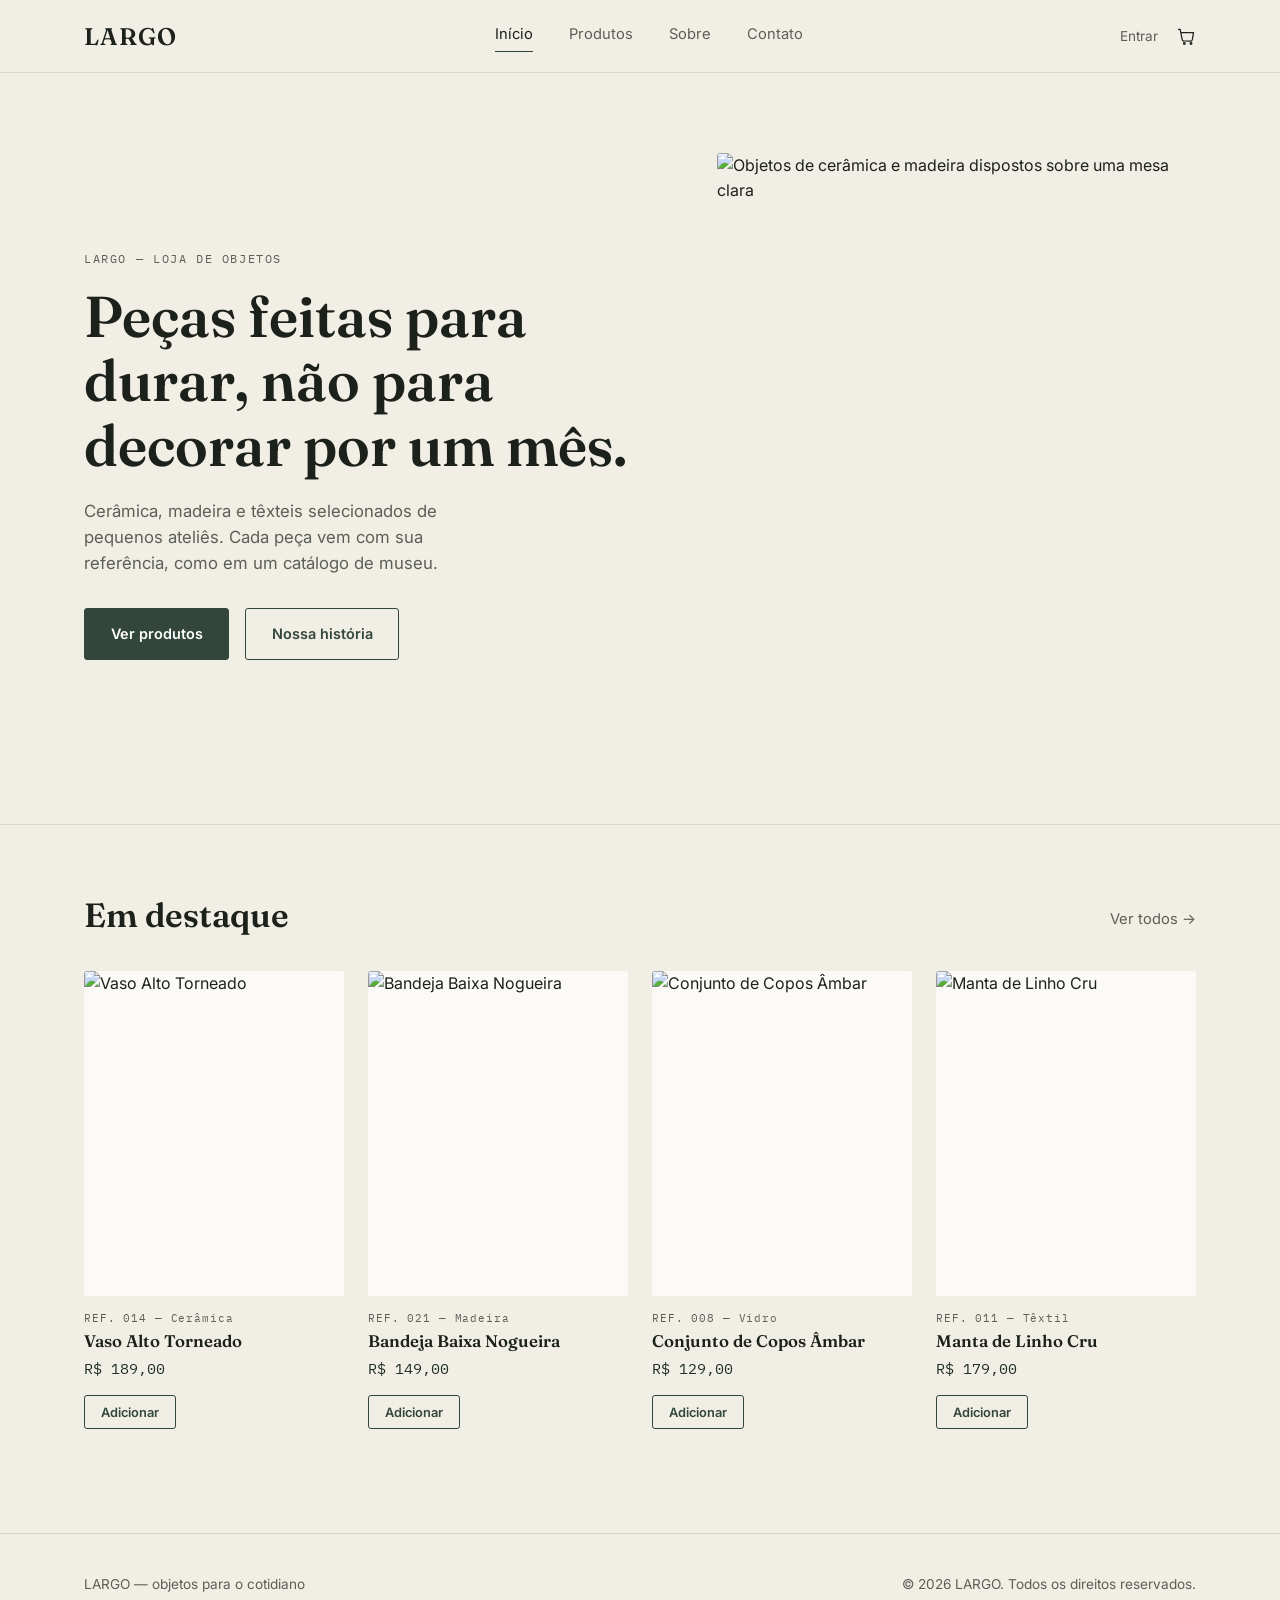
==== index.html @ f1a2fce6 "Primeira versão da loja LARGO" ====
<!DOCTYPE html>
<html lang="pt-BR">
<head>
  <meta charset="UTF-8" />
  <meta name="viewport" content="width=device-width, initial-scale=1.0" />
  <title>LARGO — Objetos para o cotidiano</title>
  <link rel="preconnect" href="https://fonts.googleapis.com" />
  <link href="https://fonts.googleapis.com/css2?family=Fraunces:opsz,wght@9..144,500;9..144,600&family=Inter:wght@400;500;600&family=IBM+Plex+Mono:wght@400;500&display=swap" rel="stylesheet" />
  <link rel="stylesheet" href="assets/style.css" />
</head>
<body>

  <div id="site-header"></div>

  <section class="hero">
    <div class="wrap hero-grid">
      <div>
        <span class="eyebrow">Largo — loja de objetos</span>
        <h1>Peças feitas para durar, não para decorar por um mês.</h1>
        <p class="lede">Cerâmica, madeira e têxteis selecionados de pequenos ateliês. Cada peça vem com sua referência, como em um catálogo de museu.</p>
        <div style="margin-top: 2rem; display:flex; gap: 1rem;">
          <a href="produtos.html" class="btn btn-primary">Ver produtos</a>
          <a href="sobre.html" class="btn btn-outline">Nossa história</a>
        </div>
      </div>
      <div class="hero-img">
        <img src="https://picsum.photos/seed/largohero/800/1000" alt="Objetos de cerâmica e madeira dispostos sobre uma mesa clara" />
      </div>
    </div>
  </section>

  <section class="section">
    <div class="wrap">
      <div class="section-head">
        <h2>Em destaque</h2>
        <a href="produtos.html" class="nav-link">Ver todos →</a>
      </div>
      <div class="grid" id="featuredGrid"></div>
    </div>
  </section>

  <footer>
    <div class="wrap footer-inner">
      <span>LARGO — objetos para o cotidiano</span>
      <span>© 2026 LARGO. Todos os direitos reservados.</span>
    </div>
  </footer>

  <script src="assets/products.js"></script>
  <script src="assets/cart.js"></script>
  <script src="assets/menu.js"></script>
  <script type="module" src="assets/firebase.js"></script>
  <script>
    const featuredGrid = document.getElementById("featuredGrid");
    PRODUCTS.filter((p) => p.featured).forEach((p) => {
      featuredGrid.insertAdjacentHTML(
        "beforeend",
        `<div class="card">
          <a href="produtos.html" class="card-img">
            <img src="${p.img}" alt="${p.name}" />
          </a>
          <span class="ref">${p.ref} — ${p.category}</span>
          <h3>${p.name}</h3>
          <span class="price">${formatBRL(p.price)}</span>
          <button class="btn btn-outline btn-sm" onclick="addToCart('${p.id}'); this.textContent='Adicionado ✓'; setTimeout(()=>this.textContent='Adicionar', 1200)">Adicionar</button>
        </div>`
      );
    });
  </script>
</body>
</html>
---- assets/style.css ----
/* ============================================
   LARGO — Design tokens
   Paleta fria/terrosa: papel, musgo, dourado queimado, tijolo suave.
   Tipografia: Fraunces (display) + Inter (corpo) + IBM Plex Mono (tags/preços)
   ============================================ */
:root {
  --bg: #f1eee6;
  --surface: #fbfaf6;
  --ink: #1d211c;
  --ink-soft: #5c5f56;
  --moss: #33463c;
  --moss-dark: #202f28;
  --gold: #c69a3d;
  --brick: #b25b4c;
  --line: #dcd6c7;

  --font-display: "Fraunces", serif;
  --font-body: "Inter", sans-serif;
  --font-mono: "IBM Plex Mono", monospace;

  --container: 1160px;
  --radius: 3px;
}

* {
  box-sizing: border-box;
}

html {
  scroll-behavior: smooth;
}

body {
  margin: 0;
  background: var(--bg);
  color: var(--ink);
  font-family: var(--font-body);
  font-size: 16px;
  line-height: 1.55;
  -webkit-font-smoothing: antialiased;
}

img {
  max-width: 100%;
  display: block;
}

a {
  color: inherit;
  text-decoration: none;
}

.wrap {
  max-width: var(--container);
  margin: 0 auto;
  padding: 0 1.5rem;
}

@media (prefers-reduced-motion: reduce) {
  * {
    animation-duration: 0.01ms !important;
    transition-duration: 0.01ms !important;
  }
}

/* ---------- Header / nav ---------- */
#site-header {
  position: sticky;
  top: 0;
  z-index: 50;
  background: rgba(241, 238, 230, 0.92);
  backdrop-filter: blur(6px);
  border-bottom: 1px solid var(--line);
}

.header-inner {
  max-width: var(--container);
  margin: 0 auto;
  padding: 1.1rem 1.5rem;
  display: flex;
  align-items: center;
  justify-content: space-between;
}

.logo {
  font-family: var(--font-display);
  font-weight: 600;
  font-size: 1.5rem;
  letter-spacing: 0.04em;
}

.nav-desktop {
  display: flex;
  gap: 2.25rem;
}

.nav-link {
  font-size: 0.92rem;
  color: var(--ink-soft);
  position: relative;
  padding-bottom: 4px;
}

.nav-link.is-active,
.nav-link:hover {
  color: var(--ink);
}

.nav-link.is-active::after {
  content: "";
  position: absolute;
  left: 0;
  right: 0;
  bottom: -2px;
  height: 1px;
  background: var(--moss);
}

.header-actions {
  display: flex;
  align-items: center;
  gap: 1.1rem;
}

.account-link {
  font-size: 0.85rem;
  color: var(--ink-soft);
}

.account-link:hover {
  color: var(--ink);
}

.cart-link {
  position: relative;
  display: inline-flex;
}

.cart-badge {
  position: absolute;
  top: -8px;
  right: -10px;
  background: var(--brick);
  color: #fff;
  font-family: var(--font-mono);
  font-size: 0.65rem;
  min-width: 16px;
  height: 16px;
  border-radius: 50%;
  align-items: center;
  justify-content: center;
  display: none;
}

.hamburger {
  display: none;
  flex-direction: column;
  justify-content: center;
  gap: 5px;
  width: 28px;
  height: 22px;
  background: none;
  border: none;
  cursor: pointer;
  padding: 0;
}

.hamburger span {
  display: block;
  height: 1px;
  background: var(--ink);
  transition: transform 0.25s ease, opacity 0.25s ease;
}

.hamburger.is-open span:nth-child(1) {
  transform: translateY(6px) rotate(45deg);
}
.hamburger.is-open span:nth-child(2) {
  opacity: 0;
}
.hamburger.is-open span:nth-child(3) {
  transform: translateY(-6px) rotate(-45deg);
}

.nav-mobile {
  display: none;
  flex-direction: column;
  border-top: 1px solid var(--line);
  padding: 0.5rem 1.5rem 1rem;
}

.nav-mobile.is-open {
  display: flex;
}

.nav-mobile a {
  padding: 0.75rem 0;
  border-bottom: 1px solid var(--line);
  font-size: 1rem;
}

.nav-mobile a:last-child {
  border-bottom: none;
}

@media (max-width: 780px) {
  .nav-desktop {
    display: none;
  }
  .hamburger {
    display: flex;
  }
}

/* ---------- Typography helpers ---------- */
.eyebrow {
  font-family: var(--font-mono);
  font-size: 0.72rem;
  letter-spacing: 0.14em;
  text-transform: uppercase;
  color: var(--ink-soft);
}

h1,
h2,
h3 {
  font-family: var(--font-display);
  font-weight: 600;
  line-height: 1.12;
  margin: 0;
}

p {
  margin: 0;
}

/* ---------- Hero ---------- */
.hero {
  padding: 5rem 0 4.5rem;
  border-bottom: 1px solid var(--line);
}

.hero-grid {
  display: grid;
  grid-template-columns: 1.1fr 0.9fr;
  gap: 3rem;
  align-items: center;
}

.hero h1 {
  font-size: clamp(2.4rem, 5vw, 3.6rem);
  margin-top: 0.9rem;
}

.hero p.lede {
  font-size: 1.05rem;
  color: var(--ink-soft);
  max-width: 34ch;
  margin-top: 1.25rem;
}

.hero-img {
  aspect-ratio: 4/5;
  overflow: hidden;
  border-radius: var(--radius);
}

.hero-img img {
  width: 100%;
  height: 100%;
  object-fit: cover;
}

@media (max-width: 780px) {
  .hero-grid {
    grid-template-columns: 1fr;
  }
  .hero-img {
    order: -1;
  }
}

/* ---------- Buttons ---------- */
.btn {
  display: inline-flex;
  align-items: center;
  gap: 0.5rem;
  font-family: var(--font-body);
  font-size: 0.9rem;
  font-weight: 600;
  padding: 0.85rem 1.6rem;
  border-radius: var(--radius);
  border: 1px solid var(--moss);
  cursor: pointer;
  transition: background 0.2s ease, color 0.2s ease, transform 0.15s ease;
}

.btn-primary {
  background: var(--moss);
  color: #fff;
}

.btn-primary:hover {
  background: var(--moss-dark);
}

.btn-outline {
  background: transparent;
  color: var(--moss);
}

.btn-outline:hover {
  background: var(--moss);
  color: #fff;
}

.btn:active {
  transform: scale(0.98);
}

.btn-sm {
  padding: 0.55rem 1rem;
  font-size: 0.8rem;
}

/* ---------- Section headers ---------- */
.section {
  padding: 4.5rem 0;
}

.section-head {
  display: flex;
  justify-content: space-between;
  align-items: flex-end;
  margin-bottom: 2.25rem;
  gap: 1rem;
  flex-wrap: wrap;
}

.section-head h2 {
  font-size: clamp(1.6rem, 3vw, 2.1rem);
}

/* ---------- Product grid ---------- */
.grid {
  display: grid;
  grid-template-columns: repeat(4, 1fr);
  gap: 1.75rem 1.5rem;
}

@media (max-width: 980px) {
  .grid {
    grid-template-columns: repeat(2, 1fr);
  }
}

@media (max-width: 520px) {
  .grid {
    grid-template-columns: 1fr;
  }
}

.card {
  display: flex;
  flex-direction: column;
}

.card-img {
  aspect-ratio: 4/5;
  overflow: hidden;
  background: var(--surface);
  border-radius: var(--radius);
  margin-bottom: 0.9rem;
}

.card-img img {
  width: 100%;
  height: 100%;
  object-fit: cover;
  transition: transform 0.5s ease;
}

.card:hover .card-img img {
  transform: scale(1.04);
}

.card .ref {
  font-family: var(--font-mono);
  font-size: 0.68rem;
  letter-spacing: 0.08em;
  color: var(--ink-soft);
}

.card h3 {
  font-size: 1.05rem;
  margin-top: 0.3rem;
}

.card .price {
  font-family: var(--font-mono);
  font-size: 0.95rem;
  margin-top: 0.4rem;
  color: var(--moss-dark);
}

.card .btn {
  margin-top: 0.9rem;
  align-self: flex-start;
}

/* ---------- Filters (produtos.html) ---------- */
.filters {
  display: flex;
  gap: 0.6rem;
  flex-wrap: wrap;
}

.filter-btn {
  font-family: var(--font-mono);
  font-size: 0.72rem;
  letter-spacing: 0.06em;
  text-transform: uppercase;
  padding: 0.5rem 0.9rem;
  border: 1px solid var(--line);
  border-radius: 20px;
  background: transparent;
  cursor: pointer;
  color: var(--ink-soft);
}

.filter-btn.is-active {
  background: var(--moss);
  border-color: var(--moss);
  color: #fff;
}

/* ---------- About / Contact ---------- */
.prose {
  max-width: 62ch;
}

.prose p + p {
  margin-top: 1.1rem;
}

.prose h2 {
  font-size: 1.7rem;
  margin-bottom: 1rem;
}

.split {
  display: grid;
  grid-template-columns: 1fr 1fr;
  gap: 3rem;
}

@media (max-width: 780px) {
  .split {
    grid-template-columns: 1fr;
  }
}

.field {
  display: flex;
  flex-direction: column;
  gap: 0.4rem;
  margin-bottom: 1.2rem;
}

.field label {
  font-family: var(--font-mono);
  font-size: 0.72rem;
  text-transform: uppercase;
  letter-spacing: 0.08em;
  color: var(--ink-soft);
}

.field input,
.field textarea {
  font-family: var(--font-body);
  font-size: 0.95rem;
  padding: 0.75rem 0.9rem;
  border: 1px solid var(--line);
  border-radius: var(--radius);
  background: var(--surface);
  color: var(--ink);
}

.field textarea {
  resize: vertical;
  min-height: 120px;
}

/* ---------- Checkout ---------- */
.checkout-grid {
  display: grid;
  grid-template-columns: 1.1fr 0.9fr;
  gap: 3rem;
  align-items: start;
}

@media (max-width: 900px) {
  .checkout-grid {
    grid-template-columns: 1fr;
  }
}

.cart-row {
  display: flex;
  gap: 1rem;
  align-items: center;
  padding: 1rem 0;
  border-bottom: 1px solid var(--line);
}

.cart-row img {
  width: 64px;
  height: 80px;
  object-fit: cover;
  border-radius: var(--radius);
}

.cart-row .info {
  flex: 1;
}

.cart-row .name {
  font-size: 0.95rem;
}

.cart-row .ref {
  display: block;
  margin-top: 2px;
}

.qty-control {
  display: flex;
  align-items: center;
  gap: 0.6rem;
  font-family: var(--font-mono);
}

.qty-control button {
  width: 24px;
  height: 24px;
  border: 1px solid var(--line);
  background: var(--surface);
  cursor: pointer;
  border-radius: var(--radius);
}

.cart-row .remove {
  font-family: var(--font-mono);
  font-size: 0.7rem;
  color: var(--brick);
  background: none;
  border: none;
  cursor: pointer;
  text-decoration: underline;
  margin-left: 0.75rem;
}

.summary {
  background: var(--surface);
  border: 1px solid var(--line);
  border-radius: var(--radius);
  padding: 1.75rem;
}

.summary-row {
  display: flex;
  justify-content: space-between;
  font-size: 0.92rem;
  margin-bottom: 0.6rem;
  color: var(--ink-soft);
}

.summary-row.total {
  color: var(--ink);
  font-size: 1.15rem;
  font-family: var(--font-mono);
  border-top: 1px solid var(--line);
  padding-top: 0.9rem;
  margin-top: 0.9rem;
}

.empty-state {
  padding: 3rem 0;
  text-align: center;
  color: var(--ink-soft);
}

/* ---------- Footer ---------- */
footer {
  border-top: 1px solid var(--line);
  padding: 2.5rem 0;
  margin-top: 2rem;
}

.footer-inner {
  display: flex;
  justify-content: space-between;
  flex-wrap: wrap;
  gap: 1rem;
  font-size: 0.85rem;
  color: var(--ink-soft);
}
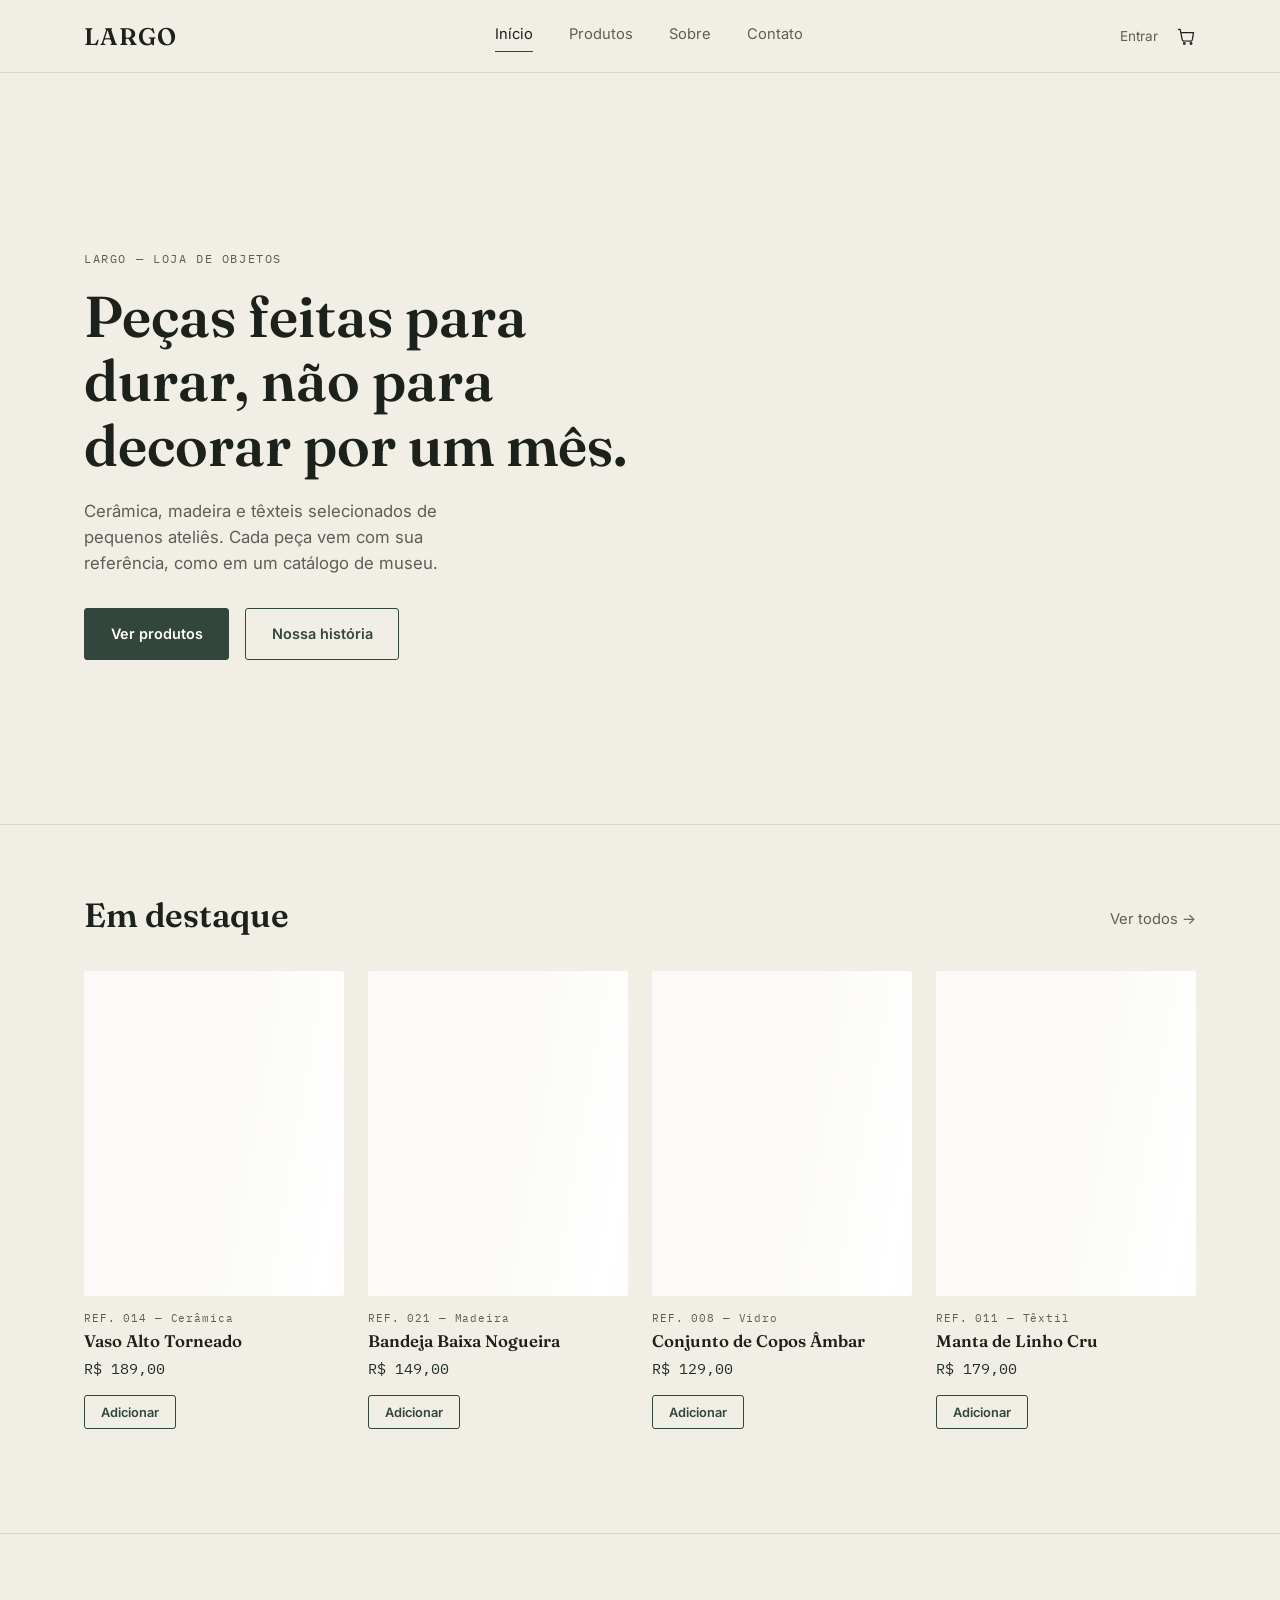
==== commit e96de7dc: "Animações, mobile e API de Orders" ====
--- a/index.html
+++ b/index.html
@@ -6,7 +6,9 @@
   <title>LARGO — Objetos para o cotidiano</title>
   <link rel="preconnect" href="https://fonts.googleapis.com" />
   <link href="https://fonts.googleapis.com/css2?family=Fraunces:opsz,wght@9..144,500;9..144,600&family=Inter:wght@400;500;600&family=IBM+Plex+Mono:wght@400;500&display=swap" rel="stylesheet" />
+  <script>document.documentElement.classList.add("js");</script>
   <link rel="stylesheet" href="assets/style.css" />
+  <link rel="stylesheet" href="assets/motion.css" />
 </head>
 <body>
 
@@ -67,5 +69,6 @@
       );
     });
   </script>
+  <script src="assets/motion.js" defer></script>
 </body>
 </html>
--- a/assets/motion.css
+++ b/assets/motion.css
@@ -0,0 +1,383 @@
+/* ============================================
+   LARGO — motion + mobile polish
+   Carregar DEPOIS de style.css. Não altera nenhum arquivo existente.
+   ============================================ */
+:root {
+  --ease: cubic-bezier(0.22, 1, 0.36, 1);
+}
+
+html {
+  -webkit-tap-highlight-color: transparent;
+}
+
+/* ---------- Transição entre páginas (Chrome/Edge/Safari novos) ---------- */
+@view-transition {
+  navigation: auto;
+}
+#site-header {
+  view-transition-name: site-header;
+}
+::view-transition-old(root),
+::view-transition-new(root) {
+  animation-duration: 0.28s;
+}
+
+/* Fallback p/ navegadores sem View Transitions: fade da página + header descendo */
+@supports not (view-transition-name: none) {
+  body {
+    animation: page-in 0.5s ease both;
+  }
+  #site-header {
+    animation: drop-in 0.6s var(--ease) both;
+  }
+}
+@keyframes page-in {
+  from { opacity: 0; }
+  to { opacity: 1; }
+}
+@keyframes drop-in {
+  from { transform: translateY(-100%); }
+  to { transform: none; }
+}
+
+/* ---------- Header ---------- */
+#site-header {
+  transition: box-shadow 0.3s ease, background 0.3s ease;
+}
+#site-header.is-scrolled {
+  box-shadow: 0 8px 24px -18px rgba(29, 33, 28, 0.45);
+}
+.header-inner {
+  transition: padding 0.3s var(--ease);
+}
+#site-header.is-scrolled .header-inner {
+  padding-top: 0.7rem;
+  padding-bottom: 0.7rem;
+}
+
+.logo {
+  transition: letter-spacing 0.4s var(--ease);
+}
+
+/* Sublinhado dos links cresce no hover */
+.nav-link::after {
+  content: "";
+  position: absolute;
+  left: 0;
+  right: 0;
+  bottom: -2px;
+  height: 1px;
+  background: var(--moss);
+  transform: scaleX(0);
+  transform-origin: left;
+  transition: transform 0.35s var(--ease);
+}
+.nav-link:hover::after,
+.nav-link.is-active::after {
+  transform: scaleX(1);
+}
+
+.cart-link svg {
+  transition: transform 0.3s var(--ease);
+}
+
+/* Badge do carrinho "pula" quando o número muda (classe via motion.js) */
+.cart-badge.bump {
+  animation: bump 0.5s var(--ease);
+}
+@keyframes bump {
+  0% { transform: scale(1); }
+  35% { transform: scale(1.6); }
+  100% { transform: scale(1); }
+}
+
+/* ---------- Hero (entrada em cascata) ---------- */
+.hero-grid > div:first-child > * {
+  animation: rise 0.9s var(--ease) both;
+}
+.hero-grid > div:first-child > :nth-child(1) { animation-delay: 0.05s; }
+.hero-grid > div:first-child > :nth-child(2) { animation-delay: 0.15s; }
+.hero-grid > div:first-child > :nth-child(3) { animation-delay: 0.28s; }
+.hero-grid > div:first-child > :nth-child(4) { animation-delay: 0.4s; }
+
+@keyframes rise {
+  from { opacity: 0; transform: translateY(22px); }
+  to { opacity: 1; transform: none; }
+}
+
+.hero-img {
+  animation: clip-in 1.1s var(--ease) 0.1s both;
+}
+@keyframes clip-in {
+  from { clip-path: inset(0 0 100% 0); }
+  to { clip-path: inset(0 0 0 0); }
+}
+.hero-img img {
+  animation: img-settle 1.6s var(--ease) 0.1s both;
+}
+@keyframes img-settle {
+  from { transform: scale(1.14); }
+  to { transform: scale(1); }
+}
+
+/* ---------- Reveal ao rolar (classes via motion.js) ---------- */
+.js .reveal {
+  opacity: 0;
+  transform: translateY(20px);
+  transition: opacity 0.7s var(--ease), transform 0.7s var(--ease);
+  transition-delay: var(--d, 0ms);
+}
+.js .reveal.is-in {
+  opacity: 1;
+  transform: none;
+}
+
+/* ---------- Imagens: skeleton + fade ao carregar ---------- */
+.card-img {
+  background: linear-gradient(100deg, var(--surface) 30%, #fff 50%, var(--surface) 70%);
+  background-size: 200% 100%;
+  animation: shimmer 1.4s linear infinite;
+}
+.card-img:has(img.is-loaded) {
+  animation: none;
+}
+@keyframes shimmer {
+  from { background-position: 100% 0; }
+  to { background-position: -100% 0; }
+}
+.js .card-img img,
+.js .cart-row img {
+  opacity: 0;
+  transition: opacity 0.6s ease, transform 0.6s var(--ease);
+}
+.js .card-img img.is-loaded,
+.js .cart-row img.is-loaded {
+  opacity: 1;
+}
+.js .hero-img img:not(.is-loaded) {
+  opacity: 0;
+}
+.hero-img img {
+  transition: opacity 0.8s ease;
+}
+
+/* ---------- Cards ---------- */
+.card-img {
+  transition: box-shadow 0.4s ease, transform 0.4s var(--ease);
+}
+.card:active .card-img {
+  transform: scale(0.985);
+}
+
+/* ---------- Botões ---------- */
+.btn {
+  transition: background 0.25s ease, color 0.25s ease, transform 0.15s ease, box-shadow 0.25s ease;
+}
+.btn.is-added {
+  background: var(--moss);
+  color: #fff;
+  animation: pop 0.45s var(--ease);
+}
+@keyframes pop {
+  0% { transform: scale(1); }
+  40% { transform: scale(1.07); }
+  100% { transform: scale(1); }
+}
+
+/* ---------- Filtros ---------- */
+.filter-btn {
+  transition: background 0.25s ease, color 0.25s ease, border-color 0.25s ease, transform 0.15s ease;
+}
+.filter-btn:active {
+  transform: scale(0.95);
+}
+
+/* ---------- Formulários ---------- */
+.field input,
+.field textarea {
+  transition: border-color 0.25s ease, box-shadow 0.25s ease, background 0.25s ease;
+}
+.field input:focus,
+.field textarea:focus {
+  outline: none;
+  border-color: var(--moss);
+  box-shadow: 0 0 0 3px rgba(51, 70, 60, 0.14);
+  background: #fff;
+}
+.field label {
+  transition: color 0.25s ease;
+}
+.field:focus-within label {
+  color: var(--moss);
+}
+
+/* ---------- Checkout ---------- */
+.qty-control button {
+  transition: background 0.2s ease, transform 0.15s ease;
+}
+.qty-control button:active {
+  transform: scale(0.88);
+}
+.cart-row .remove {
+  transition: opacity 0.2s ease;
+}
+
+/* Resultado do pagamento (aprovado / Pix) aparece em cascata */
+.summary > h3,
+.summary > p,
+.summary > img,
+.summary > textarea,
+.summary > button,
+.summary > a {
+  animation: rise 0.6s var(--ease) both;
+}
+.summary > :nth-child(2) { animation-delay: 0.08s; }
+.summary > :nth-child(3) { animation-delay: 0.16s; }
+.summary > :nth-child(4) { animation-delay: 0.24s; }
+.summary > :nth-child(5) { animation-delay: 0.32s; }
+
+/* ---------- Só em dispositivos com mouse (evita "hover preso" no toque) ---------- */
+@media (hover: hover) {
+  .logo:hover { letter-spacing: 0.09em; }
+  .cart-link:hover svg { transform: translateY(-2px) rotate(-6deg); }
+  .card:hover .card-img {
+    box-shadow: 0 18px 32px -18px rgba(32, 47, 40, 0.45);
+    transform: translateY(-4px);
+  }
+  .btn:hover { transform: translateY(-1px); }
+  .btn:active { transform: scale(0.98); }
+  .filter-btn:hover:not(.is-active) {
+    border-color: var(--moss);
+    color: var(--moss);
+  }
+  .field input:hover,
+  .field textarea:hover { border-color: #b9b29d; }
+}
+
+/* ---------- Mobile ---------- */
+@media (max-width: 780px) {
+  /* Menu mobile desliza em vez de aparecer de repente */
+  .nav-mobile {
+    display: flex;
+    max-height: 0;
+    overflow: hidden;
+    opacity: 0;
+    visibility: hidden;
+    padding-top: 0;
+    padding-bottom: 0;
+    border-top-color: transparent;
+    transition: max-height 0.4s var(--ease), opacity 0.3s ease, padding 0.4s var(--ease),
+      visibility 0s linear 0.4s;
+  }
+  .nav-mobile.is-open {
+    max-height: 440px;
+    opacity: 1;
+    visibility: visible;
+    padding-top: 0.5rem;
+    padding-bottom: 1rem;
+    border-top-color: var(--line);
+    transition-delay: 0s;
+  }
+  .nav-mobile a {
+    padding: 0.95rem 0;
+    opacity: 0;
+    transform: translateY(-8px);
+    transition: opacity 0.3s ease, transform 0.4s var(--ease);
+  }
+  .nav-mobile.is-open a {
+    opacity: 1;
+    transform: none;
+  }
+  .nav-mobile.is-open a:nth-child(1) { transition-delay: 0.06s; }
+  .nav-mobile.is-open a:nth-child(2) { transition-delay: 0.1s; }
+  .nav-mobile.is-open a:nth-child(3) { transition-delay: 0.14s; }
+  .nav-mobile.is-open a:nth-child(4) { transition-delay: 0.18s; }
+  .nav-mobile.is-open a:nth-child(5) { transition-delay: 0.22s; }
+
+  .hamburger { width: 36px; height: 36px; align-items: flex-start; padding: 7px 4px; }
+
+  .hero { padding: 2.5rem 0 3rem; }
+  .hero-grid { gap: 2rem; }
+  .hero-img { aspect-ratio: 4 / 4.2; }
+  .section { padding: 3rem 0; }
+  .section-head { margin-bottom: 1.5rem; }
+
+  /* Filtros viram uma faixa que rola de lado */
+  .section-head .filters {
+    width: calc(100% + 3rem);
+    margin: 0 -1.5rem;
+    padding: 0 1.5rem 0.25rem;
+    flex-wrap: nowrap;
+    overflow-x: auto;
+    scrollbar-width: none;
+    -webkit-overflow-scrolling: touch;
+  }
+  .section-head .filters::-webkit-scrollbar { display: none; }
+  .filter-btn { padding: 0.65rem 1rem; white-space: nowrap; flex: none; }
+
+  /* iOS dá zoom em inputs com fonte menor que 16px */
+  .field input,
+  .field textarea { font-size: 16px; }
+  .field input { min-height: 46px; }
+  .btn { min-height: 44px; }
+
+  /* Checkout */
+  .cart-row { gap: 0.75rem; }
+  .cart-row img { width: 56px; height: 70px; }
+  .qty-control button { width: 36px; height: 36px; font-size: 1.05rem; }
+  .cart-row .remove { padding: 0.5rem 0.25rem; }
+  .summary { padding: 1.25rem; }
+
+  footer { padding-bottom: calc(2.5rem + env(safe-area-inset-bottom, 0px)); }
+}
+
+@media (max-width: 520px) {
+  /* 2 colunas no celular, em vez de 1 produto por tela */
+  .grid {
+    grid-template-columns: repeat(2, 1fr);
+    gap: 1.5rem 0.85rem;
+  }
+  .card h3 { font-size: 0.95rem; }
+  .card .price { font-size: 0.88rem; }
+  .card .btn { width: 100%; justify-content: center; }
+  .hero h1 { font-size: 2.1rem; }
+  .hero p.lede { max-width: none; }
+}
+
+/* Resumo do pedido acompanha a rolagem no desktop */
+@media (min-width: 901px) {
+  .summary {
+    position: sticky;
+    top: 5.5rem;
+  }
+}
+
+/* ---------- Página 404 ---------- */
+.nf-code {
+  font-family: var(--font-display);
+  font-weight: 600;
+  font-size: clamp(5rem, 22vw, 11rem);
+  line-height: 0.9;
+  color: var(--moss);
+  letter-spacing: -0.02em;
+  animation: float 5s ease-in-out infinite;
+}
+@keyframes float {
+  0%, 100% { transform: translateY(0); }
+  50% { transform: translateY(-8px); }
+}
+
+/* ---------- Acessibilidade: sem movimento ---------- */
+@media (prefers-reduced-motion: reduce) {
+  .js .reveal { opacity: 1; transform: none; }
+  .js .card-img img,
+  .js .cart-row img,
+  .js .hero-img img { opacity: 1; }
+  .card-img,
+  .nf-code { animation: none; }
+  .hero-img,
+  .hero-img img { animation: none; clip-path: none; }
+  ::view-transition-group(*),
+  ::view-transition-old(*),
+  ::view-transition-new(*) { animation: none !important; }
+}
